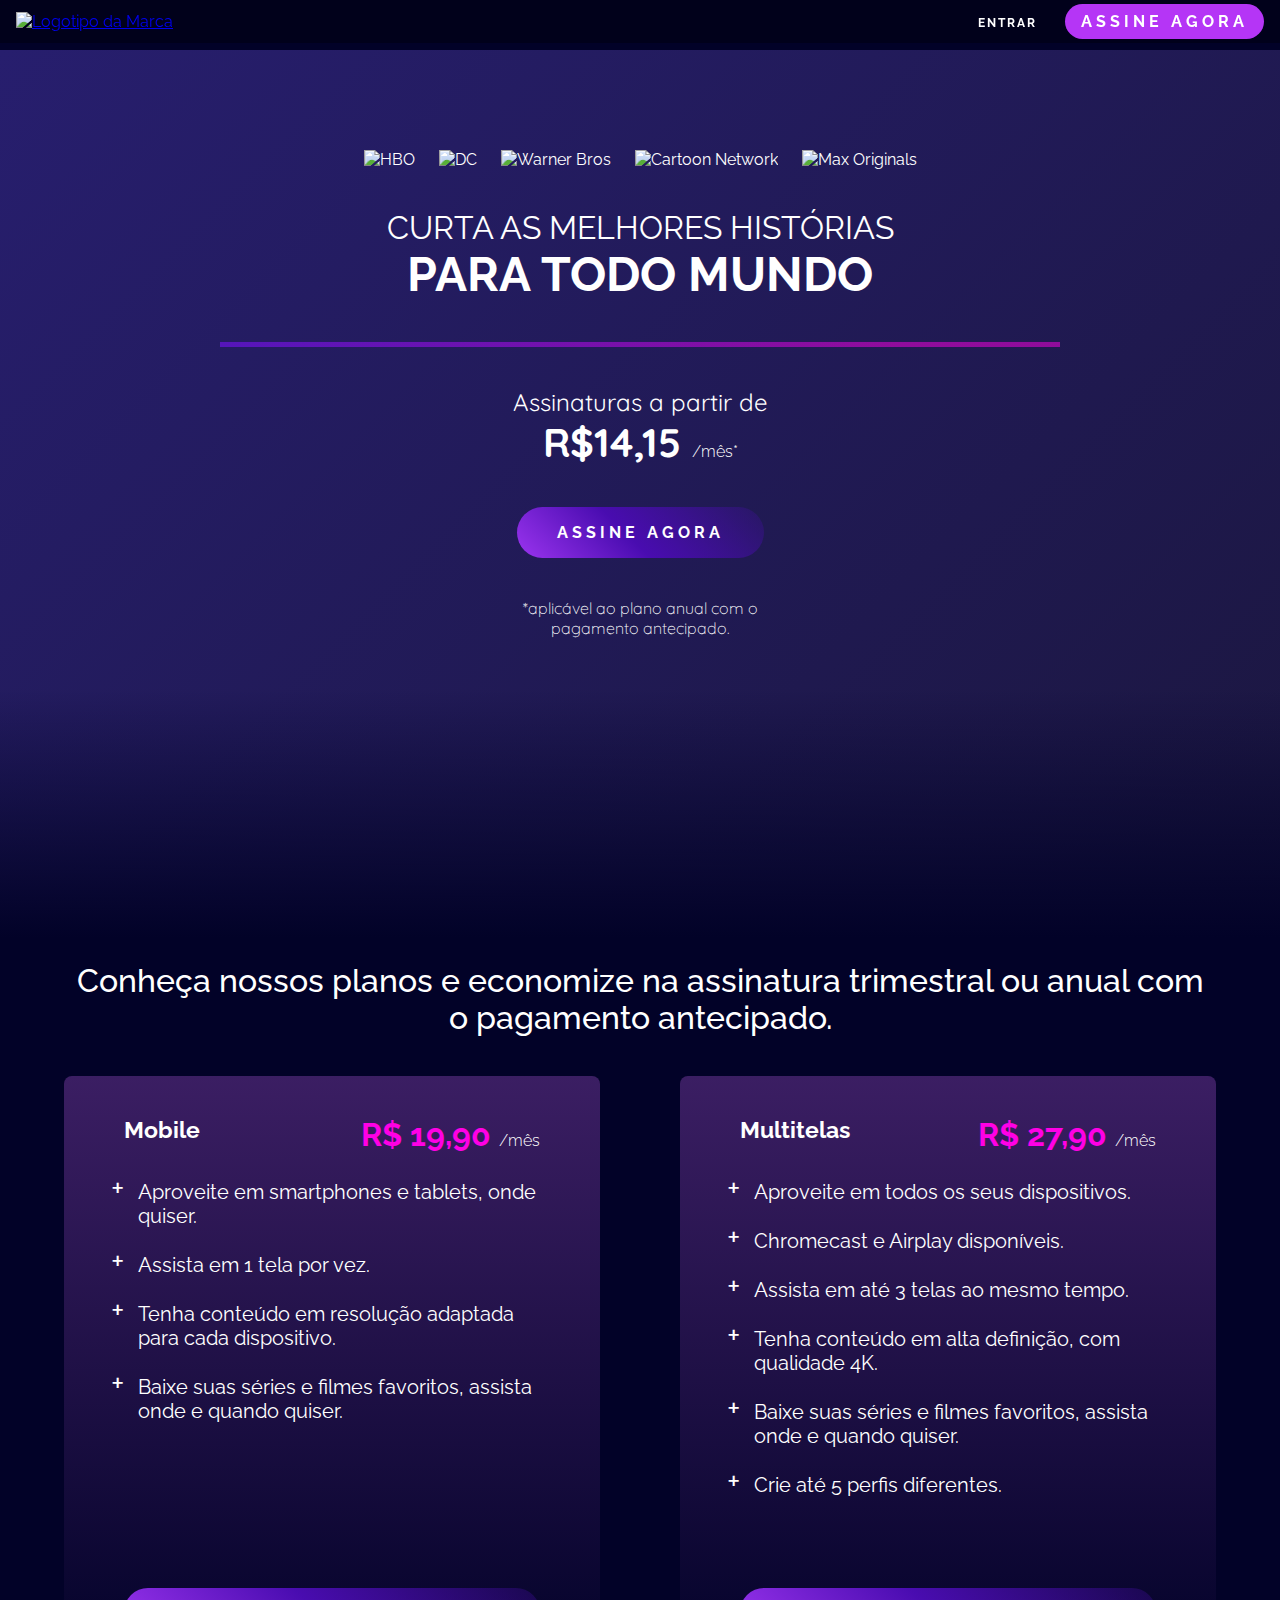
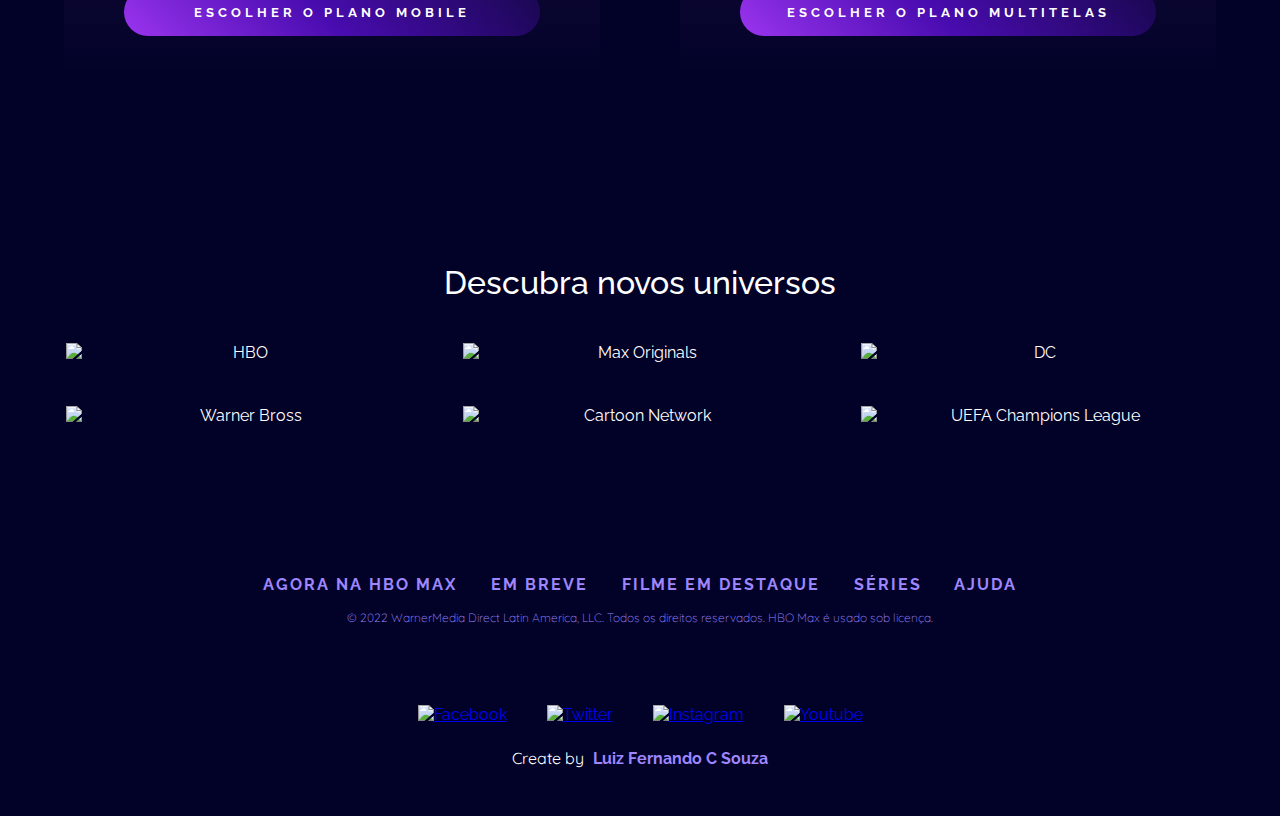
==== index.html @ 73bd41bf "Add project finished" ====
<!DOCTYPE html>
<html lang="pt-BR">

<head>
  <meta charset="UTF-8">
  <meta http-equiv="X-UA-Compatible" content="IE=edge" />
  <meta name="viewport" content="width=device-width, initial-scale=1.0">
  <link rel="icon" type="image/png" href="./assets/images/hbo.png" 
    sizes="35x35"/>
  <link rel="stylesheet" href="/assets/css/global.css">
  <link rel="stylesheet" href="/assets/css/index.css">
  <link rel="stylesheet" href="">
  <title>HBO MAX</title>
</head>

<body>
  <nav class="menu">
    <a href="index.html" class="menu__logo">
      <img class="menu__logo-img" src="assets/images/hbo-logo.svg" alt="Logotipo da Marca">
    </a>
    <div class="menu__item">
      <a href="signIn.html" class="menu__item-link">ENTRAR</a>
      <a href="#subscription" class="menu__item menu__item--button button">
        ASSINE AGORA
      </a>
    </div>
  </nav>
  <header class="header">
    <div class="header__content">
      <div class="header__channels">
        <img src="/assets/images/hbo.png" alt="HBO" class="header__channel">
        <img src="/assets/images/dc.png" alt="DC" class="header__channel">
        <img src="/assets/images/wb.png" alt=" Warner Bros" class="header__channel">
        <img src="/assets/images/cartoon-network_neutral.png" alt="Cartoon Network" class="header__channel">
        <img src="/assets/images/max_originals.png" alt="Max Originals" class="header__channel">
      </div>
      <h1 class="header__title">
        <span class="header__title--light">Curta as melhores histórias</span>
        Para todo mundo
      </h1>
      <div class="divider">
      </div>
      <div class="offer">
        <p>Assinaturas a partir de</p>
        <p class="offer__price">
          R$14,15 <span class="offer__price--small">/mês*</span>
        </p>
      </div>
      <a href="#subscription" class="button button--gradient header__button">
        Assine agora
      </a>
      <p class="text--small">
        *aplicável ao plano anual com o pagamento antecipado.
      </p>
    </div>
  </header>

  <main>
    <section id="subscription" class="subscription">
      <div class="container">
        <h2 class="title">
          Conheça nossos planos e economize na assinatura trimestral ou anual
          com o pagamento antecipado.
        </h2>
        <div class="subscription__plans">
          <div class="subscription__card">
            <div>
              <div class="subscription__plan">
                <h3>Mobile</h3>
                <p class="subscription__price">
                  R$ 19,90 <span class="text--small">/mês</span>
                </p>
              </div>

              <ul class="subscription__goals">
                <li class="subscription__description">
                  Aproveite em smartphones e tablets, onde quiser.
                </li>
                <li class="subscription__description">
                  Assista em 1 tela por vez.
                </li>
                <li class="subscription__description">
                  Tenha conteúdo em resolução adaptada para cada dispositivo.
                </li>
                <li class="subscription__description">
                  Baixe suas séries e filmes favoritos, assista onde e quando
                  quiser.
                </li>
              </ul>
            </div>
            <button class="button button--gradient">
              Escolher o Plano Mobile
            </button>
          </div>

          <div class="subscription__card">
            <div>
              <div class="subscription__plan">
                <h3>Multitelas</h3>
                <p class="subscription__price">
                  R$ 27,90 <span class="text--small">/mês</span>
                </p>
              </div>

              <ul>
                <li class="subscription__description">
                  Aproveite em todos os seus dispositivos.
                </li>
                <li class="subscription__description">
                  Chromecast e Airplay disponíveis.
                </li>
                <li class="subscription__description">
                  Assista em até 3 telas ao mesmo tempo.
                </li>
                <li class="subscription__description">
                  Tenha conteúdo em alta definição, com qualidade 4K.
                </li>
                <li class="subscription__description">
                  Baixe suas séries e filmes favoritos, assista onde e quando
                  quiser.
                </li>
                <li class="subscription__description">
                  Crie até 5 perfis diferentes.
                </li>
              </ul>
            </div>
            <button class="button button--gradient">
              Escolher o Plano Multitelas
            </button>
          </div>
        </div>
      </div>
    </section>

    <section id="contents" class="contents container">
      <h2 class="title">Descubra novos universos</h2>
      <div class="contents__container">
        <div class="contents__card">
          <img
            class="contents__image"
            src="assets/images/hbo-default_0.webp"
            alt="HBO"
          />
        </div>
        <div class="contents__card">
          <img
            class="contents__image"
            src="assets/images/MAX-Default.webp"
            alt="Max Originals"
          />
        </div>
        <div class="contents__card">
          <img
            class="contents__image"
            src="assets/images/DC_Default.webp"
            alt="DC"
          />
        </div>
        <div class="contents__card">
          <img
            class="contents__image"
            src="assets/images/WB-Default.webp"
            alt="Warner Bross"
          />
        </div>
        <div class="contents__card">
          <img
            class="contents__image"
            src="assets/images/CN-Default.webp"
            alt="Cartoon Network"
          />
        </div>
        <div class="contents__card">
          <img
            class="contents__image"
            src="assets/images/UCL-Default.webp"
            alt="UEFA Champions League"
          />
        </div>
      </div>
    </section>
  </main>
  <footer class="footer container">
    <div>
      <a class="footer__link" href="https://www.hbomax.com/br/pt/sitemap">
        Agora na HBO Max
      </a>
      <a class="footer__link" href="https://www.hbomax.com/br/pt/coming-soon">
        Em breve
      </a>
      <a class="footer__link" href="https://www.hbomax.com/br/pt/feature">
        Filme em destaque
      </a>
      <a class="footer__link" href="https://www.hbomax.com/br/pt/series"
        >Séries</a
      >
      <a class="footer__link" href="https://help.hbomax.com/br">Ajuda</a>
    </div>
    <p class="text--small footer__legal">
      © 2022 WarnerMedia Direct Latin America, LLC. Todos os direitos
      reservados. HBO Max é usado sob licença.
    </p>
    <div class="footer__social">
      
      <a
        href="https://www.facebook.com/HBOMaxBr/"
        class="footer__social-link"
      >
        <img src="assets/images/fb_0.png" alt="Facebook" />
      </a>
      <a href="https://twitter.com/HBOMaxBR" class="footer__social-link">
        <img src="assets/images/twitter_0.png" alt="Twitter" />
      </a>
      <a
        href="https://www.instagram.com/hbomaxbr/"
        class="footer__social-link"
      >
        <img src="assets/images/instagram_0.png" alt="Instagram" />
      </a>
      <a
        href="https://www.youtube.com/c/hbomaxbr"
        class="footer__social-link"
      >
        <img src="assets/images/youtube_0.png" alt="Youtube" />
      </a>
    </div>
    <p class="creater">Create  by <span>Luiz Fernando C Souza</span></p>
  </footer>
</body>
</html>
---- assets/css/global.css ----
/* Fonts Importadas */

@import url("https://fonts.googleapis.com/css2?family=Raleway:wght@300;400;500;600;700&display=swap");
@import url("https://fonts.googleapis.com/css2?family=Quicksand:wght@300;400;700&display=swap");

/* Estilos padroes */

:root {
  --primary-color: #020228;
  --secondary-color: #ff00e5;
  --tertiary-color: #b535f6;
  --btn-bg-color-gradient: linear-gradient(45deg,
      #9b34ef 0%,
      #490cb0 20%,
      transparent 50%);
  --btn-link-bg-color: #fff;
  --btn-link-color: #000;
  --card-bg-color: linear-gradient(0deg, transparent, #3b1e63);
  --divider-bg-color: linear-gradient(90deg,
      #5516ba,
      rgba(255, 0, 229, 0.5) 80%);
  --nav-bg-color: rgba(0, 0, 0, 0.3);
  --text-color: #fff;
  --link-color: #9e86ff;
  --form-bg-color: rgba(211, 211, 211, 0.06);
  --form-field-bg-color: rgba(0, 0, 0, 0.2);
  --form-field-border: 1px solid rgba(255, 255, 255, 0.7);
  --form-field-placeholder: rgba(255, 255, 255, 0.7);
  --form-field-error: rgb(255, 76, 76);
  scroll-behavior: smooth;
}

* {
  margin: 0;
  padding: 0;
  box-sizing: border-box;
  font-family: "Raleway", sans-serif;
}

body {
  background-color: var(--primary-color);
  color: var(--text-color);
}

p {
  font-family: "Quicksand", sans-serif;
}

div {
  display: block;
}

/* NavBar */

.menu {
  width: 100%;
  padding: 12px 16px;
  display: flex;
  align-items: center;
  justify-content: space-between;
  background:  var(--nav-bg-color);
  position: fixed;
  top: 0;
  z-index: 1;
}

.menu__item-link {
  font-weight: 700;
  font-size: .75rem;
  letter-spacing: 2px;
  color: var(--text-color);
  text-decoration: none;
  margin-right: 24px;
}

.menu__logo {
  max-width: 160px;
}
.menu__logo-img {
  width: 100%;
}

/* Buttons */

.button {
  padding: 16px 40px;
  background-color: var(--tertiary-color);
  border-radius: 50px;
  font-weight: 700;
  color: var(--text-color);
  letter-spacing: 4px;
  border: none;
  text-decoration: none;
  text-transform: uppercase;
  cursor: pointer;
}

.menu__item--button {
  padding: 8px 16px;
  transition: background 1s, color 1s;
}

.button:hover {
  background: var(--btn-link-bg-color);
  color: var(--btn-link-color);
 
}

.button.button--gradient {
  background: var(--btn-bg-color-gradient);
  outline: 3px solid transparent;
  transition: background 1s, outline 1s, transform 1s;
  background-size: 250%;
}

.button.button--gradient:hover {
  color: var(--text-color);
  background-color: transparent;
  background-position: 100%;
  outline: 2px solid var(--secondary-color);
  transform: scale(1.05);
}

.header {
  position: relative;
  margin-top: 50px;
  padding: 100px 0 300px;
  background: linear-gradient(-45deg, #56125b, #0f0f10, #271e6e);
  background-size: 400% 400%;
  animation: gradient 10s ease infinite alternate;
}


@keyframes gradient {
  0% {
    background-position: 0% 50%;
  }

  50% {
    background-position: 50% 100%;
  }

  100% {
    background-position: 0% 50%;
  }
}

/* Conteúdo header */

.header__content {
  display: flex;
  flex-direction: column;
  justify-content: center;
  align-items: center;
  gap: 40px;
  margin: auto;
  padding: 0 40px;
}

.header__channels {
  display: flex;
  gap: 1.5rem;
  flex-wrap: wrap;
  align-items: center;
  justify-content: center;
}

.header__title {
  text-align: center;
  text-transform: uppercase;
  font-size: 3rem;
}

.header__title--light {
  display: block;
  font-weight: lighter;
  font-size: 2rem;
}

.divider {
  width: 70%;
  max-width: 700%;
  height: 5px;
  background: var(--divider-bg-color);
}

.offer {
  text-align: center;
  font-size: 1.5rem;
}

.offer__price {
  font-weight: bold;
  font-size: 2.5rem;
}

.offer__price--small {
  font-size: 1rem;
  font-weight: 300;
}

.header__button {
  animation: wiggle 2.2s linear infinite;
}

.header .text--small {
  max-width: 300px;
  text-align: center;
}

.text--small {
  font-weight: 300;
  font-size: 1rem;
}

.header::after {
  content: "";
  width: 100%;
  height: 250px;
  position: absolute;
  bottom: 0;
  background: linear-gradient(0deg, var(--primary-color), transparent);
}

section {
  scroll-margin-top: 120px;
}

/* Conteudo Plano */

.container {
  max-width: 1200px;
  margin: auto;
  padding: 24px;
  text-align: center;
}

.subscription {
  background: url(../images/background-movies-series.png) no-repeat center /
  cover;
  position: relative;
}

.subscription__plans {
  display: flex;
  justify-content: space-around;
  gap: 80px;
  margin: 40px 0;
  perspective: 2000px;
  perspective-origin: top;
}

.title {
  font-size: 2rem;
  font-weight: 500;
}

.subscription__card {
  background: var(--card-bg-color);
  padding: 40px 60px;
  border-radius: 8px;
  min-height: 600px;
  display: flex;
  flex-direction: column;
  justify-content: space-between;
  transition: transform 1s ease-in-out;
}

.subscription__plan {
  display: flex;
  justify-content: space-between;
  font-size: 1.25rem;
  margin-bottom: 16px;
}

.subscription__description {
  text-align: left;
  list-style: none;
  font-size: 1.25rem;
  margin-bottom: 14px;
  padding-left: 14px;

}

.subscription__description::marker {
  content: "+";
  font-size: 2rem;
  margin: 0 8px 0 0;
}

.subscription__price {
  font-size: 2rem;
  font-family: "Raleway", sans-serif;
  color: var(--secondary-color);
  font-weight: 700;
}

.subscription__card .text--small {
  color: var(--text-color);
}
/* Conteudo de Rotação */

.subscription__plans:has(.subscription__card:nth-child(1):hover)
  .subscription__card:nth-child(2){
    transform: rotateY(-45deg);
}

.subscription__plans:has(.subscription__card:nth-child(2):hover)
  .subscription__card:nth-child(1){
  transform: rotateY(45deg);
}


/* Conteudo Cards*/
.contents {
  margin: 100px auto;
}

.contents__container {
  margin-top: 40px;
  display: grid;
  grid-template-columns: repeat(3, 1fr);
  gap: 40px;
}

.contents__card {
  display:  flex;
  justify-content: stretch;
  align-items: stretch;
  border-radius: 16px; 
  background-position: center;
  background-repeat: no-repeat;
  background-size:cover;
  border: 2px solid transparent;
  transition: transform .8s, background .8s, border 1s;
  
}

.contents__card:hover {
  transform: scale(1.05);
  border: 2px solid var(--tertiary-color);
}

.contents__image {
  width: 102%;
  object-position: center;
  object-fit: cover;
  transition: opacity 2s;
}

.contents__card:hover .contents__image {
  opacity: 0;
}

/* HBO Content */ 
.contents__card:nth-child(1) {
  background-image: url("../images/hbo-hover_0.webp");
}

/* MAX Content */ 
.contents__card:nth-child(2) {
  background-image: url("../images/MAX-Hover.webp");
}

/* DC Content */ 
.contents__card:nth-child(3) {
  background-image: url("../images/DC-Hover.webp");
}

/* WB Content */ 
.contents__card:nth-child(4) {
  background-image: url("../images/WB-Hover.webp");
}

/* CN Content */ 
.contents__card:nth-child(5) {
  background-image: url("../images/CN-Hover.png");
}

/* UCL Content */ 
.contents__card:nth-child(6) {
  background-image: url("../images/UCL-Hover.webp");
}


/* Footer */

.footer {
  display: block;
}

.footer__link {
  font-family: "Raleway", sans-serif;
  font-weight: bold;
  font-size: 0,875rem;
  text-decoration: none;
  letter-spacing: 2px;
  color: var(--link-color);
  text-transform: uppercase;
  margin: 0 14px;
  transition: color .5s;
}

.footer__link:hover {
  color: var(--text-color);
}

.text--small {
  font-size: 1rem;
  font-weight: 300;
}

.footer__legal {
  font-size: .75rem;
  margin: 16px 0;
  color: var(--link-color);
}

.footer__social {
  display: flex;
  justify-content: center;
  align-items: center;
  margin-top: 80px;
  gap: 40px;
  transition: color .1s  ease-in-out;
}

.creater {
  margin: 24px;
  transition: color .5s ease;
  cursor: pointer;
}

.creater span {
  color: var(--link-color);
  font-size: 1rem;
  font-weight: bolder;
  margin-left: 5px;
  transition: color .5s ease;
}

.creater span:hover {
  color: var(--text-color);
}
.creater:hover {
  color: var(--link-color);
  
}

@keyframes wiggle {
  0%, 10% {
    transform: rotate(0);
  }
  15% {
    transform: rotate(-15deg);
  }
  20% {
    transform: rotate(10deg);
  }
  25% {
    transform: rotate(-10deg);
  }
  30% {
    transform: rotate(10deg);
  }
  35% {
    transform: rotate(-10deg);
  }
  40%, 100% {
    transform: rotate(0);
  }
}


/* Custom Scroll */

::-webkit-scrollbar {
  width: 8px;
}

::-webkit-scrollbar-thumb {
  background: var(--tertiary-color);
  border-radius: 10px;
}

::-webkit-scrollbar-thumb:hover {
  background: var(--secondary-color);
}
---- assets/css/index.css ----
@import url("/assets/css/index.css");


/* Medias Query max-Width */

@media screen and (max-width: 1200px) {
  
  .subscription__plans {
    gap: 40px;
  } 

  .contents__container {
    gap: 32px;
  }

}


@media screen and (max-width: 1024px) {
  
  .subscription__plans {
    flex-direction: column;
    align-items: center;
  }
  .subscription__card {
    max-width: 600px;
  }
  
}

@media screen and (max-width: 768px) {

  .contents__container {
    grid-template-columns: repeat(2, 1fr);
  }

   /* Conteudo de Rotação */

.subscription__plans:has(.subscription__card:nth-child(1):hover)
.subscription__card:nth-child(2){
  transform: rotateX(45deg);
}

.subscription__plans:has(.subscription__card:nth-child(2):hover)
.subscription__card:nth-child(1){
transform: rotateX(-45deg);
}
 
}

@media screen and (max-width: 480px) {

  .menu {
    padding: 32px 24px;
    flex-direction: column;
    gap: 24px;
  }

  .menu__logo-img {
    max-width: 100px;
  }

  .menu__item--button {
    margin: 0;
  }

  .header {
    margin-top: 128px !important;
  }

  .footer__link {
    display: block;
    margin-bottom: 16px;
  }

  .subscription__plans {
    align-items: center;
  }

  .subscription__card {
    padding: 40px;
  }

  .contents__container {
    grid-template-columns: repeat(6, 100%);
    grid-auto-flow: column;
    overflow: auto hidden;
  }

}
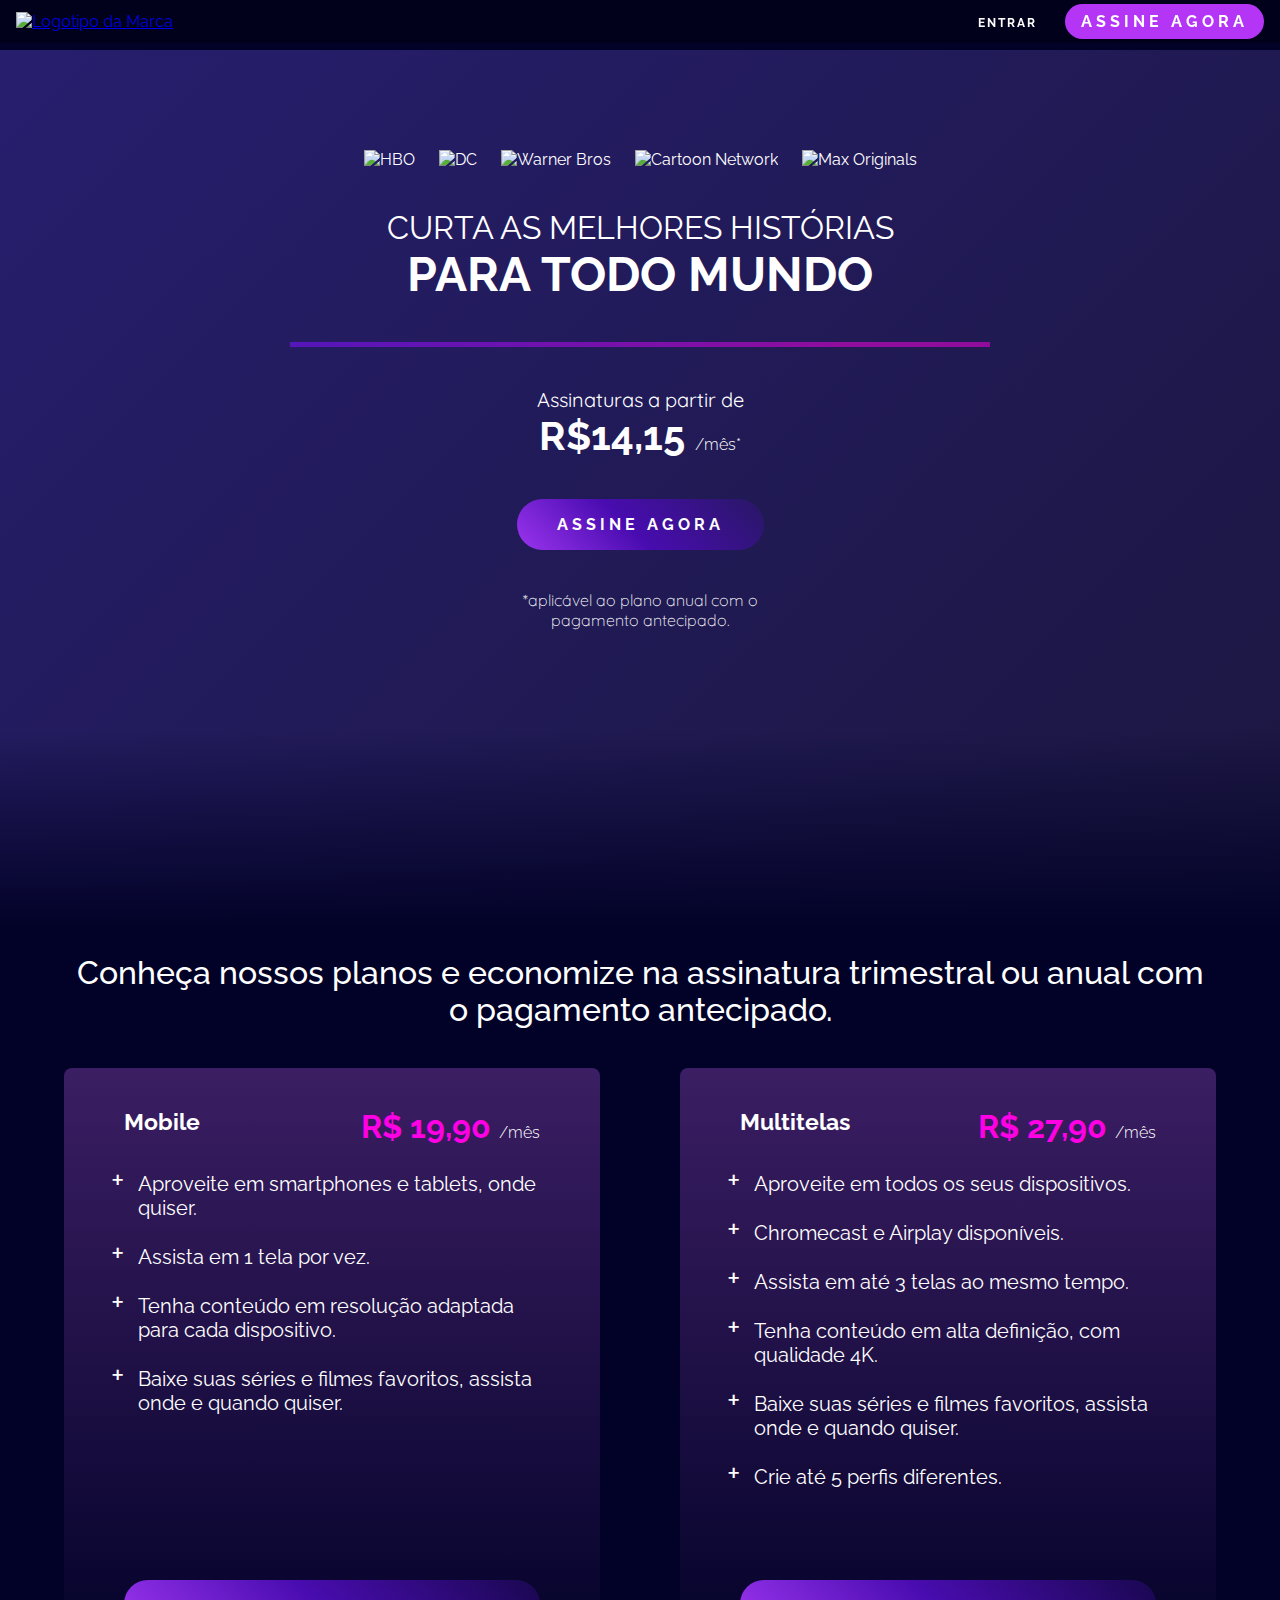
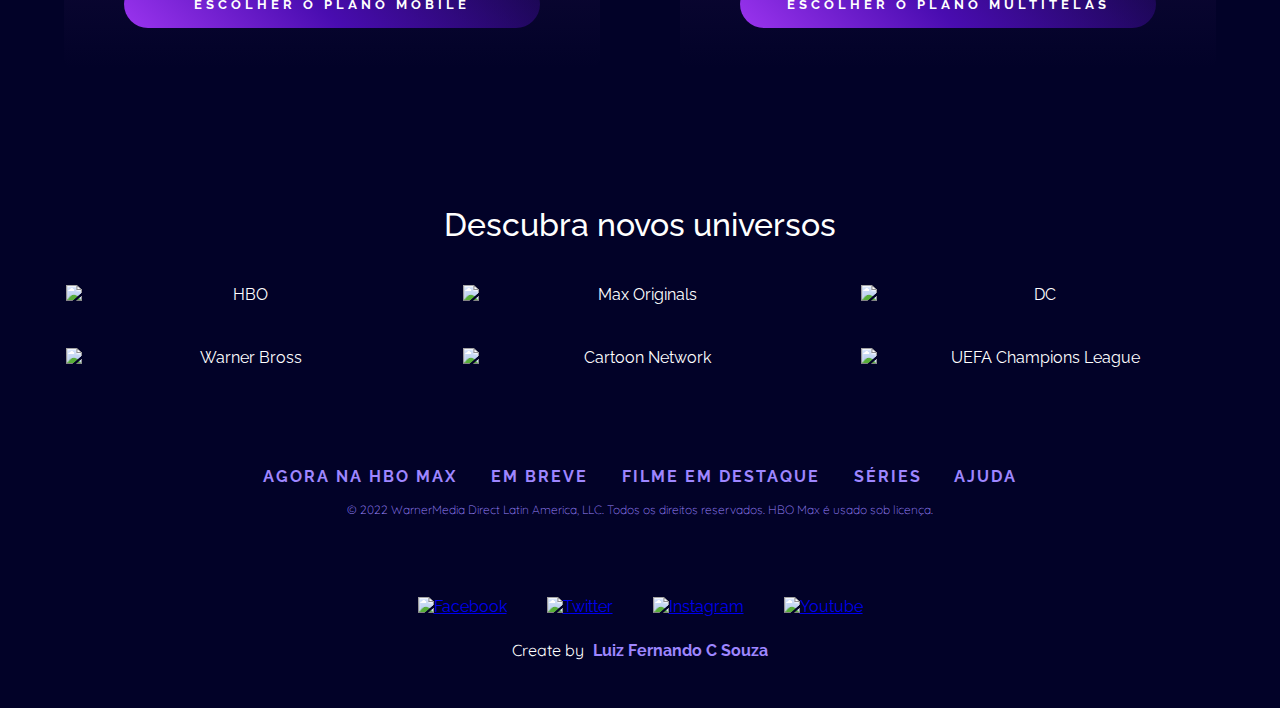
==== commit ed62c36a: "add settings all" ====
--- a/index.html
+++ b/index.html
@@ -7,20 +7,20 @@
   <meta name="viewport" content="width=device-width, initial-scale=1.0">
   <link rel="icon" type="image/png" href="./assets/images/hbo.png" 
     sizes="35x35"/>
-  <link rel="stylesheet" href="/assets/css/global.css">
-  <link rel="stylesheet" href="/assets/css/index.css">
-  <link rel="stylesheet" href="">
+  <link rel="stylesheet" href="./assets/css/global.css">
+  <link rel="stylesheet" href="./assets/css/index.css">
+  <link rel="stylesheet" href="./assets/css/signIn.css">
   <title>HBO MAX</title>
 </head>
 
 <body>
   <nav class="menu">
-    <a href="index.html" class="menu__logo">
+    <a href="./index.html" class="menu__logo">
       <img class="menu__logo-img" src="assets/images/hbo-logo.svg" alt="Logotipo da Marca">
     </a>
     <div class="menu__item">
       <a href="signIn.html" class="menu__item-link">ENTRAR</a>
-      <a href="#subscription" class="menu__item menu__item--button button">
+      <a href="#subscription" class="menu__item--button button">
         ASSINE AGORA
       </a>
     </div>
@@ -28,11 +28,11 @@
   <header class="header">
     <div class="header__content">
       <div class="header__channels">
-        <img src="/assets/images/hbo.png" alt="HBO" class="header__channel">
-        <img src="/assets/images/dc.png" alt="DC" class="header__channel">
-        <img src="/assets/images/wb.png" alt=" Warner Bros" class="header__channel">
-        <img src="/assets/images/cartoon-network_neutral.png" alt="Cartoon Network" class="header__channel">
-        <img src="/assets/images/max_originals.png" alt="Max Originals" class="header__channel">
+        <img src="./assets/images/hbo.png" alt="HBO" class="header__channel">
+        <img src="./assets/images/dc.png" alt="DC" class="header__channel">
+        <img src="./assets/images/wb.png" alt=" Warner Bros" class="header__channel">
+        <img src="./assets/images/cartoon-network_neutral.png" alt="Cartoon Network" class="header__channel">
+        <img src="./assets/images/max_originals.png" alt="Max Originals" class="header__channel">
       </div>
       <h1 class="header__title">
         <span class="header__title--light">Curta as melhores histórias</span>
@@ -138,42 +138,42 @@
         <div class="contents__card">
           <img
             class="contents__image"
-            src="assets/images/hbo-default_0.webp"
+            src="./assets/images/hbo-default_0.webp"
             alt="HBO"
           />
         </div>
         <div class="contents__card">
           <img
             class="contents__image"
-            src="assets/images/MAX-Default.webp"
+            src="./assets/images/MAX-Default.webp"
             alt="Max Originals"
           />
         </div>
         <div class="contents__card">
           <img
             class="contents__image"
-            src="assets/images/DC_Default.webp"
+            src="./assets/images/DC_Default.webp"
             alt="DC"
           />
         </div>
         <div class="contents__card">
           <img
             class="contents__image"
-            src="assets/images/WB-Default.webp"
+            src="./assets/images/WB-Default.webp"
             alt="Warner Bross"
           />
         </div>
         <div class="contents__card">
           <img
             class="contents__image"
-            src="assets/images/CN-Default.webp"
+            src="./assets/images/CN-Default.webp"
             alt="Cartoon Network"
           />
         </div>
         <div class="contents__card">
           <img
             class="contents__image"
-            src="assets/images/UCL-Default.webp"
+            src="./assets/images/UCL-Default.webp"
             alt="UEFA Champions League"
           />
         </div>
@@ -221,7 +221,7 @@
         href="https://www.youtube.com/c/hbomaxbr"
         class="footer__social-link"
       >
-        <img src="assets/images/youtube_0.png" alt="Youtube" />
+        <img src="./assets/images/youtube_0.png" alt="Youtube" />
       </a>
     </div>
     <p class="creater">Create  by <span>Luiz Fernando C Souza</span></p>
--- a/assets/css/global.css
+++ b/assets/css/global.css
@@ -1,3 +1,6 @@
+@import url("assets/css/index.css");
+@import url("assets/css/signIn.css");
+
 /* Fonts Importadas */
 
 @import url("https://fonts.googleapis.com/css2?family=Raleway:wght@300;400;500;600;700&display=swap");
@@ -70,12 +73,13 @@
   letter-spacing: 2px;
   color: var(--text-color);
   text-decoration: none;
-  margin-right: 24px;
+  margin-right: 24px; 
 }
 
 .menu__logo {
   max-width: 160px;
 }
+
 .menu__logo-img {
   width: 100%;
 }
@@ -130,7 +134,6 @@
   animation: gradient 10s ease infinite alternate;
 }
 
-
 @keyframes gradient {
   0% {
     background-position: 0% 50%;
@@ -179,17 +182,18 @@
 
 .divider {
   width: 70%;
-  max-width: 700%;
+  max-width: 700px;
   height: 5px;
   background: var(--divider-bg-color);
 }
 
 .offer {
   text-align: center;
-  font-size: 1.5rem;
+  font-size: 1.25rem;
 }
 
 .offer__price {
+  font-family: "Raleway", sans-serif;
   font-weight: bold;
   font-size: 2.5rem;
 }
@@ -216,7 +220,7 @@
 .header::after {
   content: "";
   width: 100%;
-  height: 250px;
+  height: 200px;
   position: absolute;
   bottom: 0;
   background: linear-gradient(0deg, var(--primary-color), transparent);
@@ -310,10 +314,9 @@
   transform: rotateY(45deg);
 }
 
-
 /* Conteudo Cards*/
 .contents {
-  margin: 100px auto;
+  margin: 50px auto;
 }
 
 .contents__container {
@@ -342,7 +345,7 @@
 }
 
 .contents__image {
-  width: 102%;
+  width: 100%;
   object-position: center;
   object-fit: cover;
   transition: opacity 2s;
--- a/assets/css/index.css
+++ b/assets/css/index.css
@@ -1,9 +1,8 @@
-@import url("/assets/css/index.css");
-
+@import url("/assets/css/global.css");
 
 /* Medias Query max-Width */
 
-@media screen and (max-width: 1200px) {
+@media screen and (max-width: 1940px) {
   
   .subscription__plans {
     gap: 40px;
@@ -14,7 +13,6 @@
   }
 
 }
-
 
 @media screen and (max-width: 1024px) {
   
@@ -28,24 +26,12 @@
   
 }
 
-@media screen and (max-width: 768px) {
+@media only screen and (max-width: 768px) {
 
   .contents__container {
-    grid-template-columns: repeat(2, 1fr);
+    grid-template-columns: repeat(2, 1fr) !important;
+    
   }
-
-   /* Conteudo de Rotação */
-
-.subscription__plans:has(.subscription__card:nth-child(1):hover)
-.subscription__card:nth-child(2){
-  transform: rotateX(45deg);
-}
-
-.subscription__plans:has(.subscription__card:nth-child(2):hover)
-.subscription__card:nth-child(1){
-transform: rotateX(-45deg);
-}
- 
 }
 
 @media screen and (max-width: 480px) {
@@ -65,7 +51,31 @@
   }
 
   .header {
-    margin-top: 128px !important;
+    margin-top: 100px !important;
+  }
+
+  /* Conteudo de Rotação */
+
+  .subscription__plans:has(.subscription__card:nth-child(1):hover)
+    .subscription__card:nth-child(2) {
+      transform: rotateX(45deg) !important;
+  }
+
+  .subscription__plans:has(.subscription__card:nth-child(2):hover)
+    .subscription__card:nth-child(1) {
+      transform: rotateX(-45deg) !important;
+  }
+
+  .contents {
+    margin: 0 auto;
+  }
+
+  .contents__card:hover {
+    transform: scale(1.0) !important;
+  }
+
+  section {
+    scroll-margin-top: 40px;
   }
 
   .footer__link {
@@ -82,11 +92,9 @@
   }
 
   .contents__container {
-    grid-template-columns: repeat(6, 100%);
+    grid-template-columns: repeat(6, 100%) !important;
     grid-auto-flow: column;
     overflow: auto hidden;
   }
 
 }
-
-
--- a/assets/css/signIn.css
+++ b/assets/css/signIn.css
@@ -0,0 +1,118 @@
+@import url(./global.css);
+
+body {
+  background-image: url("../images/background-movies-series.png");
+  background-size: cover;
+  background-repeat: no-repeat;
+  height: 100vh;
+}
+
+.content {
+  display: flex;
+  flex-direction: column;
+  align-items: center;
+  justify-content: center;
+  font-family: "Quicksand", cursive;
+  padding: 24px;
+  width: 100%;
+  height: 70%;
+}
+
+.login {
+  width: 100%;
+  max-width: 800px;
+  display: flex;
+  flex-direction: column;
+  background-color: var(--form-bg-color);
+  border-radius: 10px;
+  gap: 24px;
+  padding: 40px;
+}
+
+.login__title {
+  letter-spacing: 2px;
+  text-transform: uppercase;
+  font-size: 1.25rem;
+  margin-bottom: 24px;
+}
+
+.login__label {
+  text-align: left;
+}
+
+.login__field {
+  background-color: var(--form-field-bg-color);
+  color: var(--text-color);
+  border: var(--form-field-border);
+  border-radius: 10px;
+  padding: 16px;
+  font-size: 1rem;
+}
+
+.login__actions {
+  margin-top: 24px;
+  text-align: left;
+
+}
+
+.login__link {
+  color: var(--tertiary-color);
+  font-weight: bold;
+  text-decoration: none;
+  margin-left: 24px;
+}
+
+.login__field::placeholder {
+  color: var(--form-field-placeholder);
+}
+
+/* Erros dos inputs */
+
+#email:invalid {
+  border-color: var(--form-field-error);
+}
+
+#password:invalid {
+  border-color: var(--form-field-error);
+}
+
+/*Estilizando a tela no modo paisagem */
+
+@media only screen and (orientation: landscape) {
+
+  .content {
+    height: auto;
+    margin: 100px 0;
+  }
+}
+
+/*Estilizando a tela de login Mobile */
+
+@media screen and (max-width: 480px) {
+
+  body {
+    height: auto;
+  }
+
+  .login {
+    margin-top: 100px;
+    padding: 20px;
+  }
+
+  .login__actions .button {
+    display: block;
+    margin: 0 auto;
+
+  }
+
+  .login__link {
+    display: flex;
+    width: 100%;
+    margin: 18px auto;
+    justify-content: center;
+  }
+
+  .footer__link {
+    margin-bottom: 12px;
+  }
+}